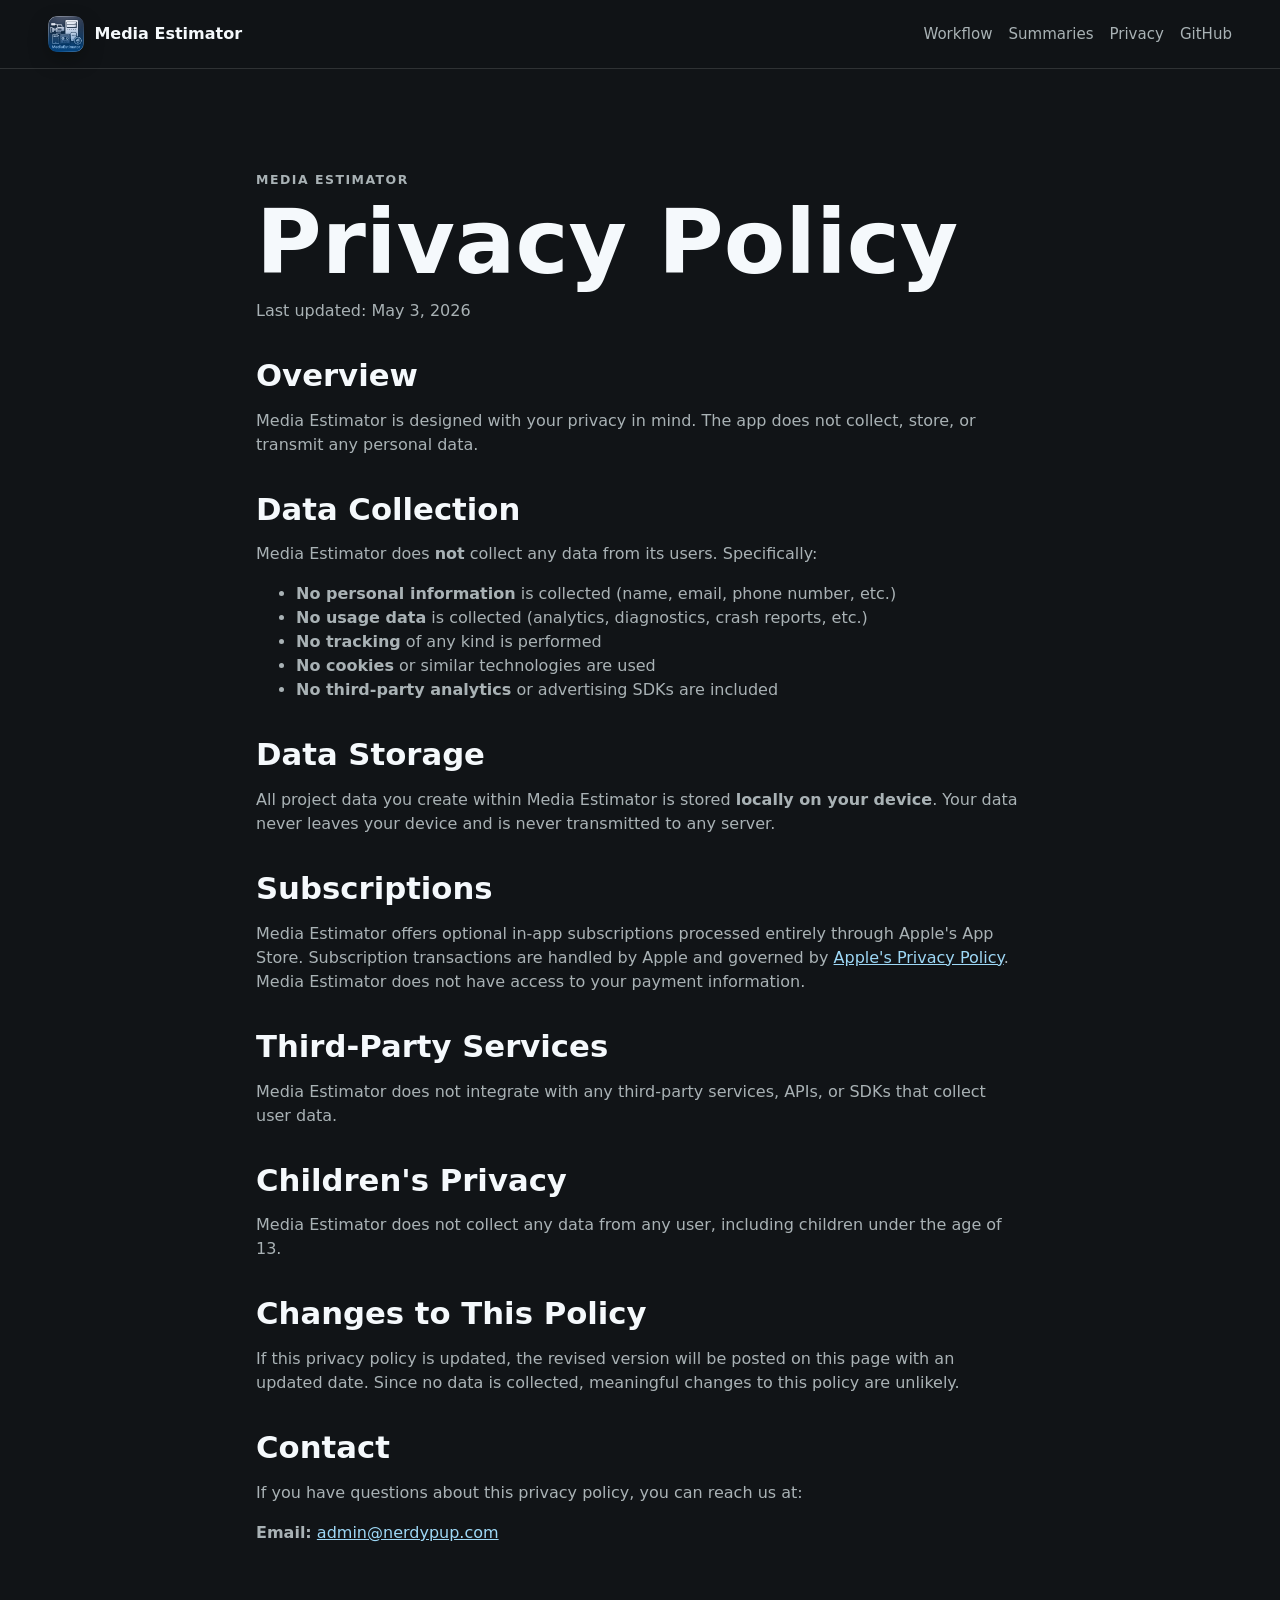
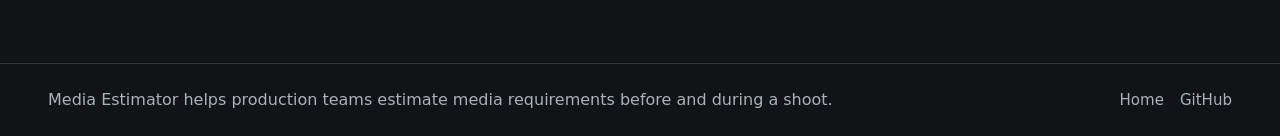
==== docs/privacy.html @ 81401b1d "Updated /web to /docs" ====
<!doctype html>
<html lang="en">
<head>
    <meta charset="utf-8">
    <meta name="viewport" content="width=device-width, initial-scale=1">
    <meta name="description" content="Media Estimator privacy policy.">
    <title>Privacy Policy | Media Estimator</title>
    <link rel="stylesheet" href="styles.css">
</head>
<body>
    <header class="site-header">
        <a class="brand" href="index.html" aria-label="Media Estimator home">
            <img class="brand-icon" src="assets/app-icon.png" alt="">
            <span>Media Estimator</span>
        </a>
        <nav class="nav-links" aria-label="Primary navigation">
            <a href="index.html#workflow">Workflow</a>
            <a href="index.html#summaries">Summaries</a>
            <a href="privacy.html">Privacy</a>
            <a href="https://github.com/fkick/MediaEstimator">GitHub</a>
        </nav>
    </header>

    <main>
        <article class="policy">
            <p class="eyebrow">Media Estimator</p>
            <h1>Privacy Policy</h1>
            <p class="updated">Last updated: May 3, 2026</p>

            <h2>Overview</h2>
            <p>Media Estimator is designed with your privacy in mind. The app does not collect, store, or transmit any personal data.</p>

            <h2>Data Collection</h2>
            <p>Media Estimator does <strong>not</strong> collect any data from its users. Specifically:</p>
            <ul>
                <li><strong>No personal information</strong> is collected (name, email, phone number, etc.)</li>
                <li><strong>No usage data</strong> is collected (analytics, diagnostics, crash reports, etc.)</li>
                <li><strong>No tracking</strong> of any kind is performed</li>
                <li><strong>No cookies</strong> or similar technologies are used</li>
                <li><strong>No third-party analytics</strong> or advertising SDKs are included</li>
            </ul>

            <h2>Data Storage</h2>
            <p>All project data you create within Media Estimator is stored <strong>locally on your device</strong>. Your data never leaves your device and is never transmitted to any server.</p>

            <h2>Subscriptions</h2>
            <p>Media Estimator offers optional in-app subscriptions processed entirely through Apple's App Store. Subscription transactions are handled by Apple and governed by <a href="https://www.apple.com/privacy/">Apple's Privacy Policy</a>. Media Estimator does not have access to your payment information.</p>

            <h2>Third-Party Services</h2>
            <p>Media Estimator does not integrate with any third-party services, APIs, or SDKs that collect user data.</p>

            <h2>Children's Privacy</h2>
            <p>Media Estimator does not collect any data from any user, including children under the age of 13.</p>

            <h2>Changes to This Policy</h2>
            <p>If this privacy policy is updated, the revised version will be posted on this page with an updated date. Since no data is collected, meaningful changes to this policy are unlikely.</p>

            <h2>Contact</h2>
            <p>If you have questions about this privacy policy, you can reach us at:</p>
            <p><strong>Email:</strong> <a href="mailto:admin@nerdypup.com">admin@nerdypup.com</a></p>
        </article>
    </main>

    <footer class="site-footer">
        <p>Media Estimator helps production teams estimate media requirements before and during a shoot.</p>
        <nav aria-label="Footer navigation">
            <a href="index.html">Home</a>
            <a href="https://github.com/fkick/MediaEstimator">GitHub</a>
        </nav>
    </footer>
</body>
</html>
---- docs/styles.css ----
:root {
    color-scheme: dark;
    --bg: #111417;
    --bg-elevated: #181d21;
    --bg-soft: #eaf4fb;
    --text: #f5f9fc;
    --text-muted: #a9b2b5;
    --ink: #16191b;
    --ink-muted: #596267;
    --line: rgba(255, 255, 255, 0.13);
    --line-dark: rgba(22, 25, 27, 0.14);
    --accent: #69b9e8;
    --accent-strong: #9ed8f6;
    --green: #91c49d;
    --blue: #78a8c7;
    --radius: 8px;
    --shadow: 0 24px 80px rgba(0, 0, 0, 0.32);
}

* {
    box-sizing: border-box;
}

html {
    scroll-behavior: smooth;
}

body {
    margin: 0;
    background: var(--bg);
    color: var(--text);
    font-family: Inter, ui-sans-serif, system-ui, -apple-system, BlinkMacSystemFont, "Segoe UI", sans-serif;
    line-height: 1.5;
}

img {
    display: block;
    max-width: 100%;
}

a {
    color: inherit;
}

.site-header {
    position: sticky;
    top: 0;
    z-index: 20;
    display: flex;
    align-items: center;
    justify-content: space-between;
    gap: 1rem;
    padding: 1rem clamp(1rem, 4vw, 3rem);
    background: rgba(17, 20, 23, 0.86);
    border-bottom: 1px solid var(--line);
    backdrop-filter: blur(18px);
}

.brand,
.nav-links,
.site-footer nav {
    display: flex;
    align-items: center;
}

.brand {
    gap: 0.65rem;
    font-weight: 700;
    text-decoration: none;
}

.brand-icon {
    width: 2.25rem;
    height: 2.25rem;
    border-radius: var(--radius);
    box-shadow: 0 8px 20px rgba(0, 0, 0, 0.26);
}

.app-icon-large {
    width: clamp(4.5rem, 8vw, 6.5rem);
    aspect-ratio: 1;
    margin-bottom: 1.25rem;
    border-radius: 22%;
    box-shadow: 0 18px 45px rgba(0, 0, 0, 0.35);
}

.nav-links,
.site-footer nav {
    gap: 1rem;
    color: var(--text-muted);
    font-size: 0.94rem;
}

.nav-links a,
.site-footer a {
    text-decoration: none;
}

.nav-links a:hover,
.site-footer a:hover {
    color: var(--text);
}

.hero {
    display: grid;
    grid-template-columns: minmax(0, 0.85fr) minmax(0, 1.15fr);
    gap: clamp(2rem, 5vw, 5rem);
    align-items: center;
    min-height: calc(100svh - 4.4rem);
    padding: clamp(3rem, 7vw, 7rem) clamp(1rem, 4vw, 3rem) 3rem;
    overflow: hidden;
}

.hero-copy {
    max-width: 44rem;
}

.eyebrow {
    margin: 0 0 0.75rem;
    color: var(--accent);
    font-size: 0.78rem;
    font-weight: 700;
    letter-spacing: 0.12em;
    text-transform: uppercase;
}

h1,
h2,
h3,
p {
    margin-top: 0;
}

h1 {
    margin-bottom: 1rem;
    font-size: clamp(3rem, 8vw, 7.25rem);
    line-height: 0.9;
    letter-spacing: 0;
}

h2 {
    margin-bottom: 1rem;
    font-size: clamp(2rem, 4.5vw, 4.6rem);
    line-height: 0.98;
    letter-spacing: 0;
}

h3 {
    margin-bottom: 0.5rem;
    font-size: 1.1rem;
}

.hero-text,
.section-copy p,
.section-heading p,
.privacy-callout p,
.pro-band p {
    color: var(--text-muted);
    font-size: clamp(1rem, 1.4vw, 1.2rem);
}

.hero-actions {
    display: flex;
    flex-wrap: wrap;
    gap: 0.75rem;
    margin-top: 1.75rem;
}

.button {
    display: inline-flex;
    min-height: 2.75rem;
    align-items: center;
    justify-content: center;
    padding: 0.7rem 1rem;
    border: 1px solid var(--line);
    border-radius: var(--radius);
    text-decoration: none;
    font-weight: 700;
}

.button.primary {
    background: var(--accent);
    border-color: var(--accent);
    color: #061923;
}

.button.secondary {
    color: var(--text);
}

.button.light {
    border-color: rgba(22, 25, 27, 0.22);
    color: var(--ink);
}

.hero-visual {
    position: relative;
    min-height: 38rem;
}

.hero-image {
    border: 1px solid var(--line);
    border-radius: var(--radius);
    box-shadow: var(--shadow);
}

.hero-image-main {
    width: min(70rem, 116%);
    max-width: none;
}

.hero-image-float {
    position: absolute;
    right: 0;
    bottom: 0;
    width: min(42rem, 72%);
}

.metric-strip {
    display: grid;
    grid-template-columns: repeat(4, 1fr);
    border-top: 1px solid var(--line);
    border-bottom: 1px solid var(--line);
}

.metric-strip div {
    padding: 1.25rem clamp(1rem, 4vw, 3rem);
    border-right: 1px solid var(--line);
}

.metric-strip div:last-child {
    border-right: 0;
}

.metric-strip span,
.metric-strip strong {
    display: block;
}

.metric-strip span {
    color: var(--text-muted);
    font-size: 0.82rem;
    text-transform: uppercase;
    letter-spacing: 0.08em;
}

.metric-strip strong {
    margin-top: 0.25rem;
    font-size: clamp(1.2rem, 2vw, 1.9rem);
}

.section {
    padding: clamp(4rem, 8vw, 8rem) clamp(1rem, 4vw, 3rem);
}

.split {
    display: grid;
    grid-template-columns: minmax(0, 0.85fr) minmax(0, 1.15fr);
    gap: clamp(2rem, 6vw, 6rem);
    align-items: center;
}

.split.reverse {
    grid-template-columns: minmax(0, 1fr) minmax(0, 0.9fr);
}

.split.reverse .section-copy {
    order: 2;
}

.section-copy,
.section-heading {
    max-width: 54rem;
}

.section-heading {
    margin-bottom: 2rem;
}

.section-heading.compact {
    max-width: 48rem;
}

.feature-list {
    display: grid;
    gap: 0.75rem;
    margin: 1.5rem 0 0;
    padding: 0;
    color: var(--text);
    list-style: none;
}

.feature-list li {
    padding-left: 1.35rem;
    position: relative;
}

.feature-list li::before {
    position: absolute;
    left: 0;
    color: var(--green);
    content: "•";
}

.image-panel,
.feature-card,
.print-pair img,
.screenshot-grid img {
    overflow: hidden;
    border: 1px solid var(--line);
    border-radius: var(--radius);
    background: var(--bg-elevated);
    box-shadow: var(--shadow);
}

.image-panel img {
    width: 100%;
}

.feature-grid {
    display: grid;
    grid-template-columns: repeat(3, 1fr);
    gap: 1rem;
}

.feature-card {
    padding: 0.85rem;
}

.feature-card img {
    width: 100%;
    aspect-ratio: 16 / 7;
    object-fit: cover;
    border-radius: calc(var(--radius) - 2px);
    border: 1px solid rgba(255, 255, 255, 0.08);
    object-position: top left;
}

.feature-card h3 {
    margin-top: 1rem;
}

.feature-card p {
    color: var(--text-muted);
}

.showcase {
    background: #e7f3fb;
    color: var(--ink);
}

.showcase .eyebrow {
    color: #2377a8;
}

.showcase .section-heading p {
    color: var(--ink-muted);
}

.screenshot-grid {
    display: grid;
    grid-template-columns: 0.75fr 1fr 1fr;
    gap: 1rem;
    align-items: start;
}

.screenshot-grid img {
    border-color: var(--line-dark);
    background: white;
}

.print-pair {
    display: grid;
    grid-template-columns: 0.78fr 1fr;
    gap: 1rem;
    align-items: center;
}

.print-pair img {
    width: 100%;
}

.pro-band {
    display: grid;
    grid-template-columns: minmax(0, 0.8fr) minmax(0, 1.2fr);
    gap: clamp(2rem, 6vw, 6rem);
    background: #202726;
    border-top: 1px solid var(--line);
    border-bottom: 1px solid var(--line);
}

.plans {
    display: grid;
    grid-template-columns: repeat(2, 1fr);
    gap: 1rem;
}

.plans article {
    padding: 1.25rem;
    border: 1px solid var(--line);
    border-radius: var(--radius);
    background: rgba(255, 255, 255, 0.04);
}

.privacy-callout {
    display: flex;
    align-items: center;
    justify-content: space-between;
    gap: 2rem;
    background: var(--bg-soft);
    color: var(--ink);
}

.privacy-callout .eyebrow {
    color: #2377a8;
}

.privacy-callout p {
    color: var(--ink-muted);
}

.site-footer {
    display: flex;
    align-items: center;
    justify-content: space-between;
    gap: 1rem;
    padding: 1.5rem clamp(1rem, 4vw, 3rem);
    color: var(--text-muted);
    border-top: 1px solid var(--line);
}

.site-footer p {
    margin: 0;
}

.policy {
    width: min(48rem, calc(100% - 2rem));
    margin: 0 auto;
    padding: clamp(3rem, 8vw, 7rem) 0;
}

.policy h1 {
    font-size: clamp(2.8rem, 7vw, 6rem);
}

.policy h2 {
    margin-top: 2.25rem;
    font-size: clamp(1.4rem, 2.4vw, 2rem);
    line-height: 1.1;
}

.policy p,
.policy li {
    color: var(--text-muted);
}

.policy a {
    color: var(--accent-strong);
}

.updated {
    color: var(--green);
}

@media (max-width: 960px) {
    .hero,
    .split,
    .split.reverse,
    .pro-band {
        grid-template-columns: 1fr;
    }

    .hero {
        min-height: auto;
    }

    .hero-visual {
        min-height: 28rem;
    }

    .hero-image-main {
        width: 100%;
    }

    .split.reverse .section-copy {
        order: 0;
    }

    .feature-grid,
    .screenshot-grid {
        grid-template-columns: 1fr;
    }

    .screenshot-grid img {
        width: 100%;
    }
}

@media (max-width: 720px) {
    .site-header,
    .site-footer,
    .privacy-callout {
        align-items: flex-start;
        flex-direction: column;
    }

    .nav-links {
        width: 100%;
        overflow-x: auto;
        padding-bottom: 0.15rem;
    }

    .metric-strip,
    .plans,
    .print-pair {
        grid-template-columns: 1fr;
    }

    .metric-strip div {
        border-right: 0;
        border-bottom: 1px solid var(--line);
    }

    .metric-strip div:last-child {
        border-bottom: 0;
    }

    .hero-visual {
        min-height: auto;
    }

    .hero-image-float {
        position: relative;
        right: auto;
        bottom: auto;
        width: 92%;
        margin: -1.2rem 0 0 auto;
    }
}
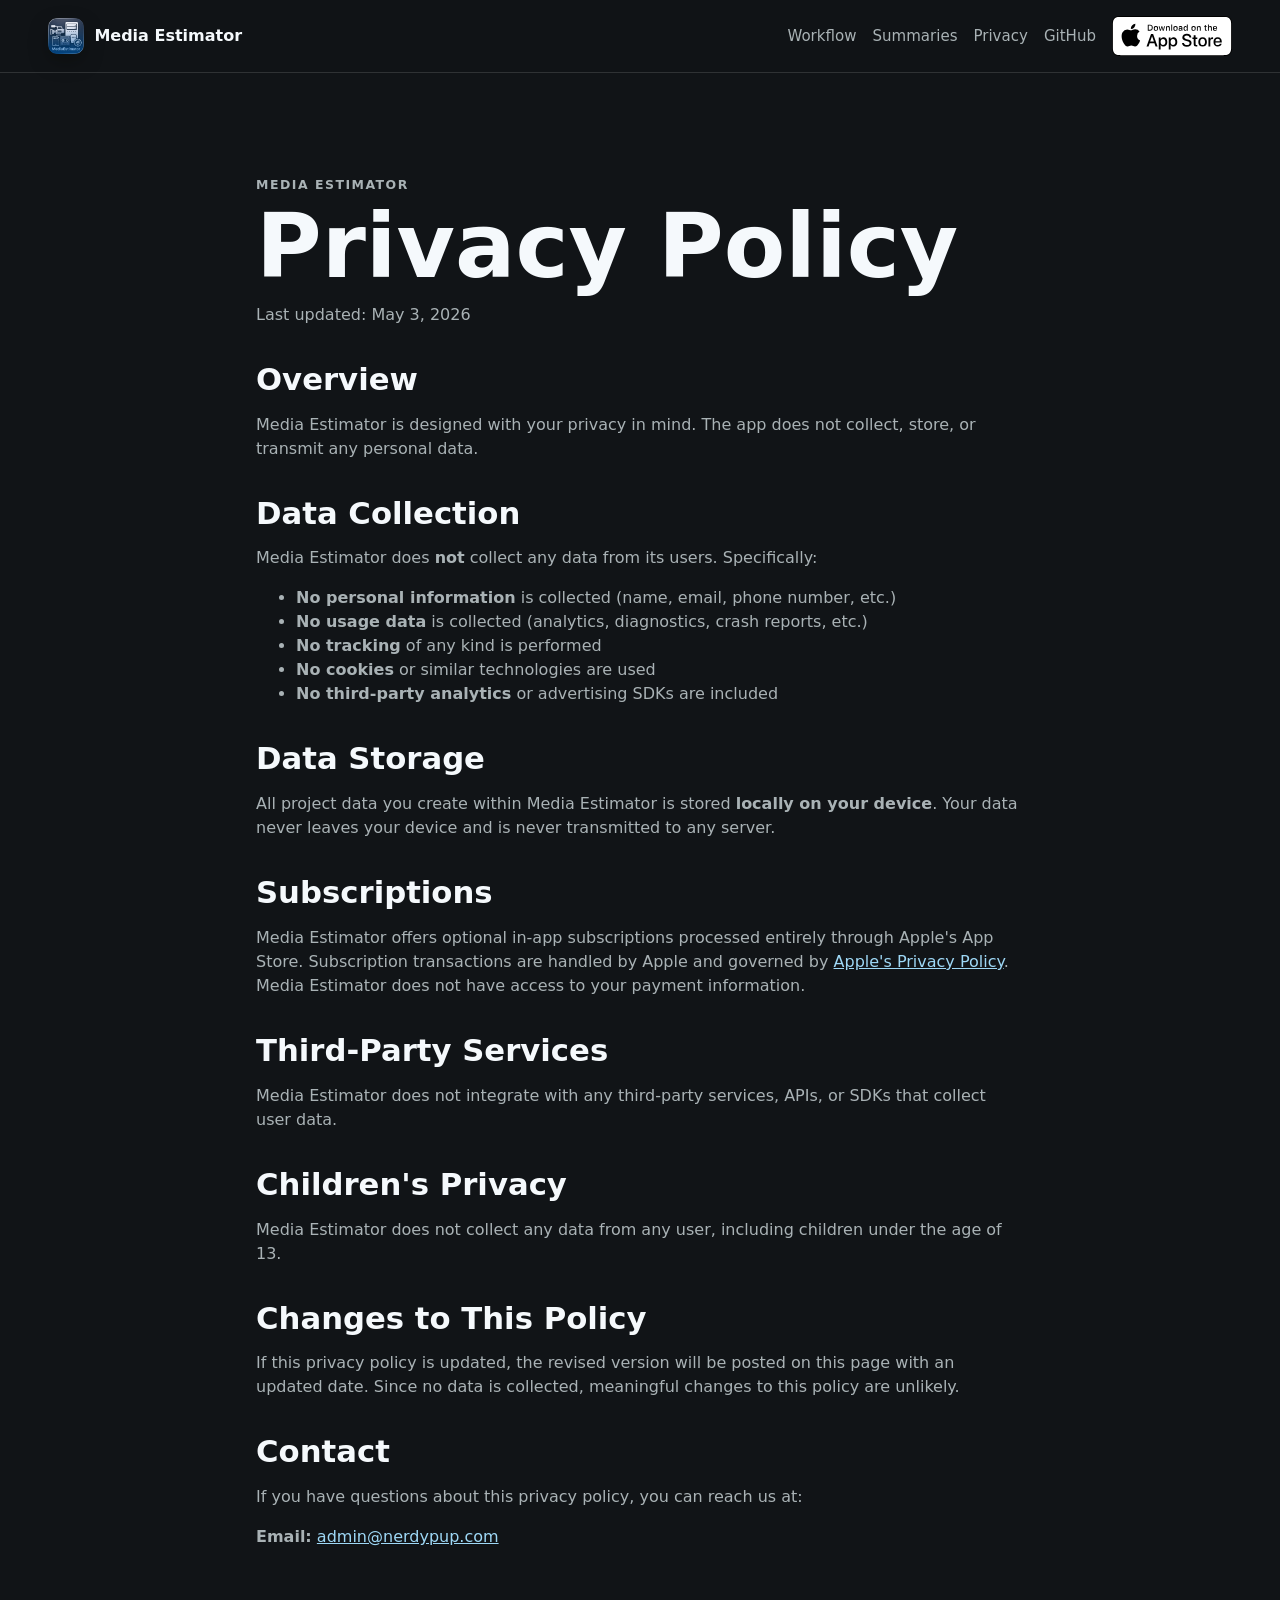
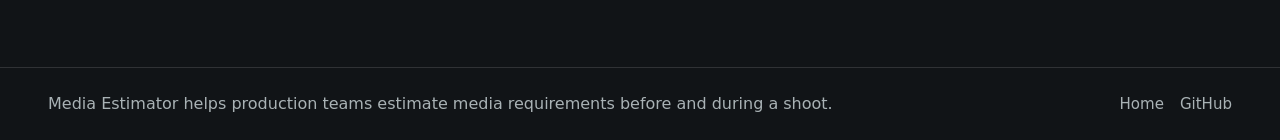
==== commit 2565ec8d: "Updated App Store Badge Assets" ====
--- a/docs/privacy.html
+++ b/docs/privacy.html
@@ -18,6 +18,9 @@
             <a href="index.html#summaries">Summaries</a>
             <a href="privacy.html">Privacy</a>
             <a href="https://github.com/fkick/MediaEstimator">GitHub</a>
+            <a class="nav-badge" href="https://apps.apple.com/us/app/media-estimator/id6762166959" aria-label="Download Media Estimator on the App Store">
+                <img src="assets/badges/white.svg" alt="Download on the App Store">
+            </a>
         </nav>
     </header>
 
--- a/docs/styles.css
+++ b/docs/styles.css
@@ -101,6 +101,16 @@
     color: var(--text);
 }
 
+.nav-badge {
+    display: inline-flex;
+    align-items: center;
+}
+
+.nav-badge img {
+    width: 7.5rem;
+    height: auto;
+}
+
 .hero {
     display: grid;
     grid-template-columns: minmax(0, 0.85fr) minmax(0, 1.15fr);
@@ -162,16 +172,27 @@
 .hero-actions {
     display: flex;
     flex-wrap: wrap;
+    align-items: center;
     gap: 0.75rem;
     margin-top: 1.75rem;
 }
 
+.app-store-badge {
+    display: inline-flex;
+    align-items: center;
+}
+
+.app-store-badge img {
+    width: 11rem;
+    height: auto;
+}
+
 .button {
     display: inline-flex;
-    min-height: 2.75rem;
+    min-height: 3.25rem;
     align-items: center;
     justify-content: center;
-    padding: 0.7rem 1rem;
+    padding: 0.85rem 1.1rem;
     border: 1px solid var(--line);
     border-radius: var(--radius);
     text-decoration: none;
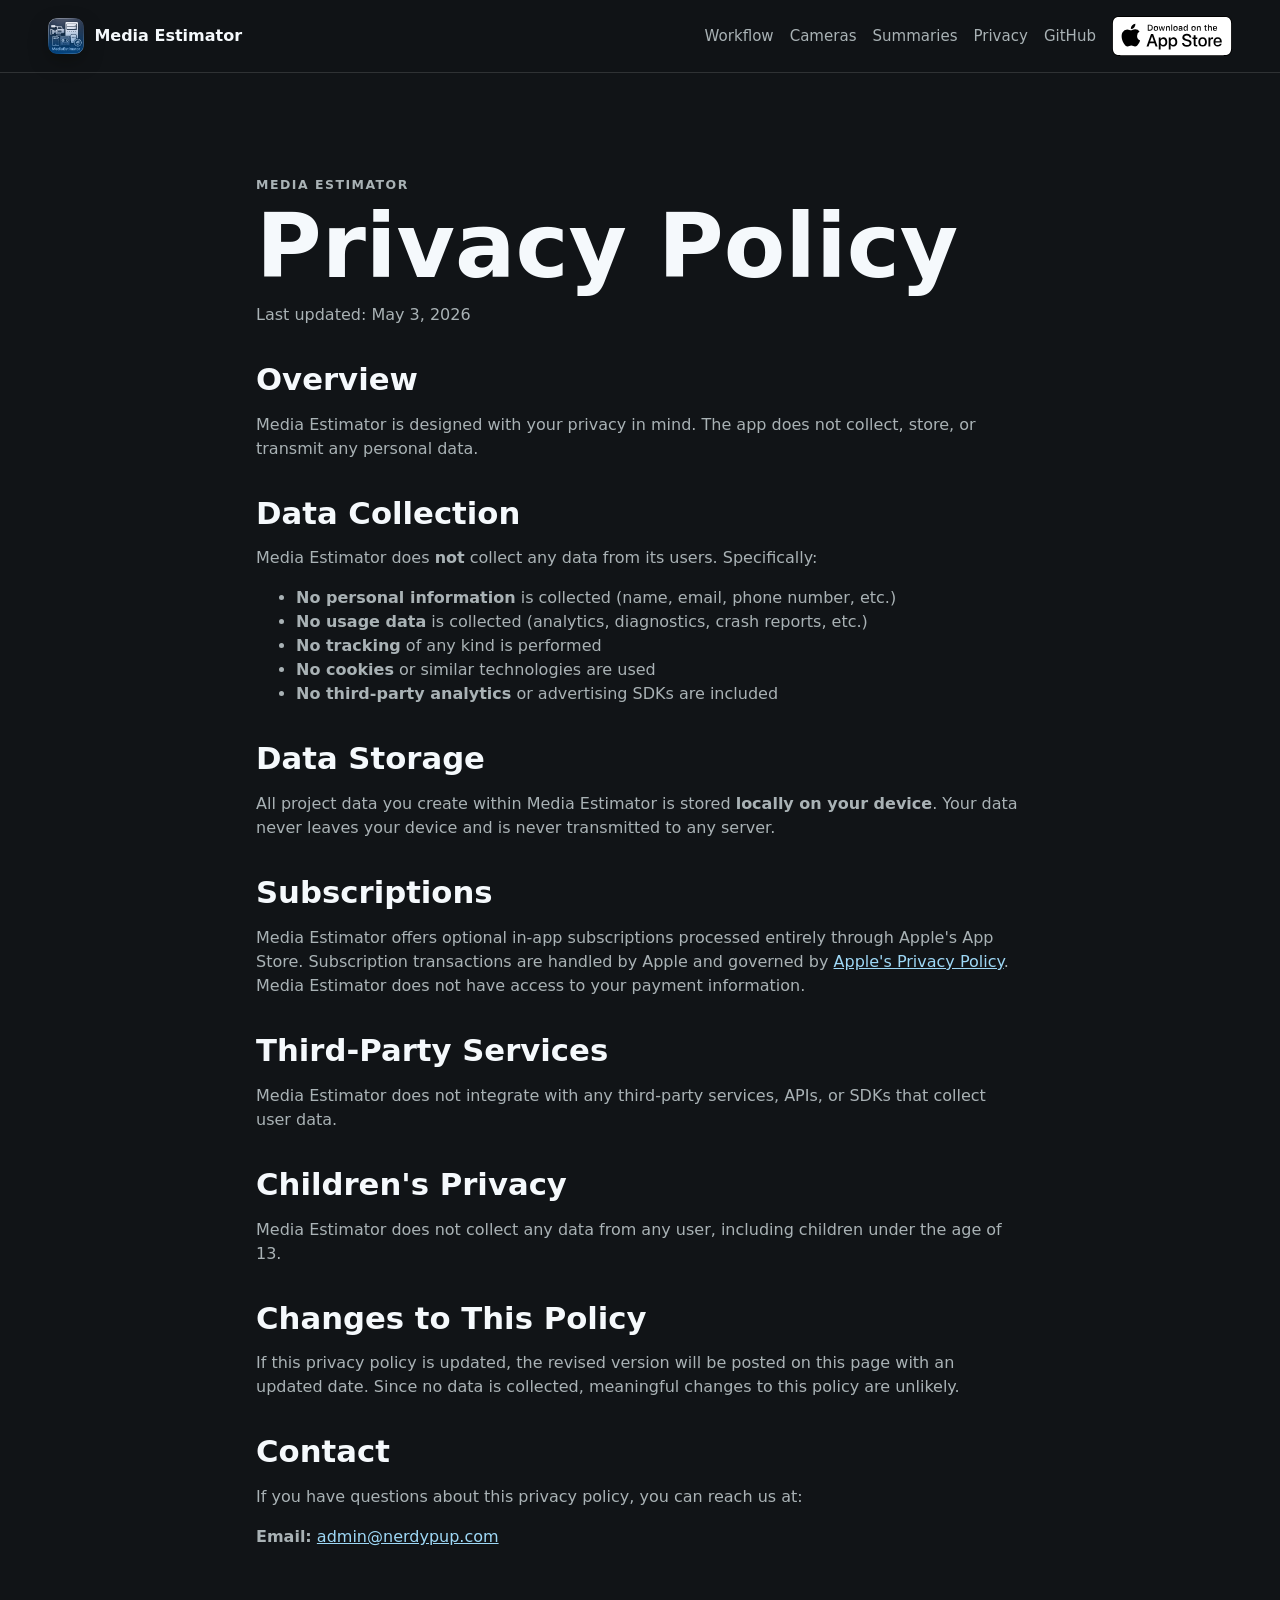
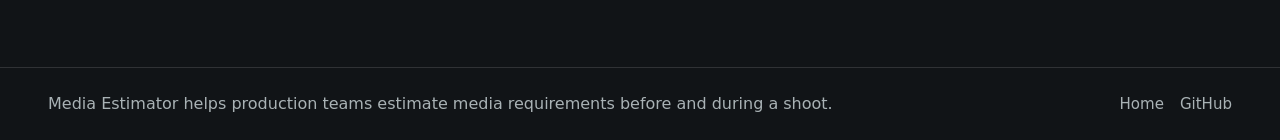
==== commit 03300e6a: "Corrected Camera Grid" ====
--- a/docs/privacy.html
+++ b/docs/privacy.html
@@ -15,6 +15,7 @@
         </a>
         <nav class="nav-links" aria-label="Primary navigation">
             <a href="index.html#workflow">Workflow</a>
+            <a href="index.html#cameras">Cameras</a>
             <a href="index.html#summaries">Summaries</a>
             <a href="privacy.html">Privacy</a>
             <a href="https://github.com/fkick/MediaEstimator">GitHub</a>
--- a/docs/styles.css
+++ b/docs/styles.css
@@ -323,6 +323,47 @@
     content: "•";
 }
 
+.camera-section {
+    background: #151b20;
+    border-top: 1px solid var(--line);
+    border-bottom: 1px solid var(--line);
+}
+
+.camera-request-button {
+    margin-top: 0.75rem;
+}
+
+.camera-grid {
+    display: grid;
+    grid-template-columns: repeat(4, minmax(0, 1fr));
+    gap: 1rem;
+}
+
+.camera-group {
+    padding: 1rem;
+    border: 1px solid var(--line);
+    border-radius: var(--radius);
+    background: rgba(255, 255, 255, 0.035);
+}
+
+.camera-group-wide {
+    grid-column: span 2;
+}
+
+.camera-group h3 {
+    color: var(--accent-strong);
+}
+
+.camera-group ul {
+    display: grid;
+    gap: 0.35rem;
+    margin: 0;
+    padding: 0;
+    color: var(--text-muted);
+    font-size: 0.95rem;
+    list-style: none;
+}
+
 .image-panel,
 .feature-card,
 .print-pair img,
@@ -508,6 +549,10 @@
     }
 
     .feature-grid,
+    .camera-grid {
+        grid-template-columns: repeat(2, minmax(0, 1fr));
+    }
+
     .screenshot-grid {
         grid-template-columns: 1fr;
     }
@@ -533,8 +578,13 @@
 
     .metric-strip,
     .plans,
+    .camera-grid,
     .print-pair {
         grid-template-columns: 1fr;
+    }
+
+    .camera-group-wide {
+        grid-column: span 1;
     }
 
     .metric-strip div {
